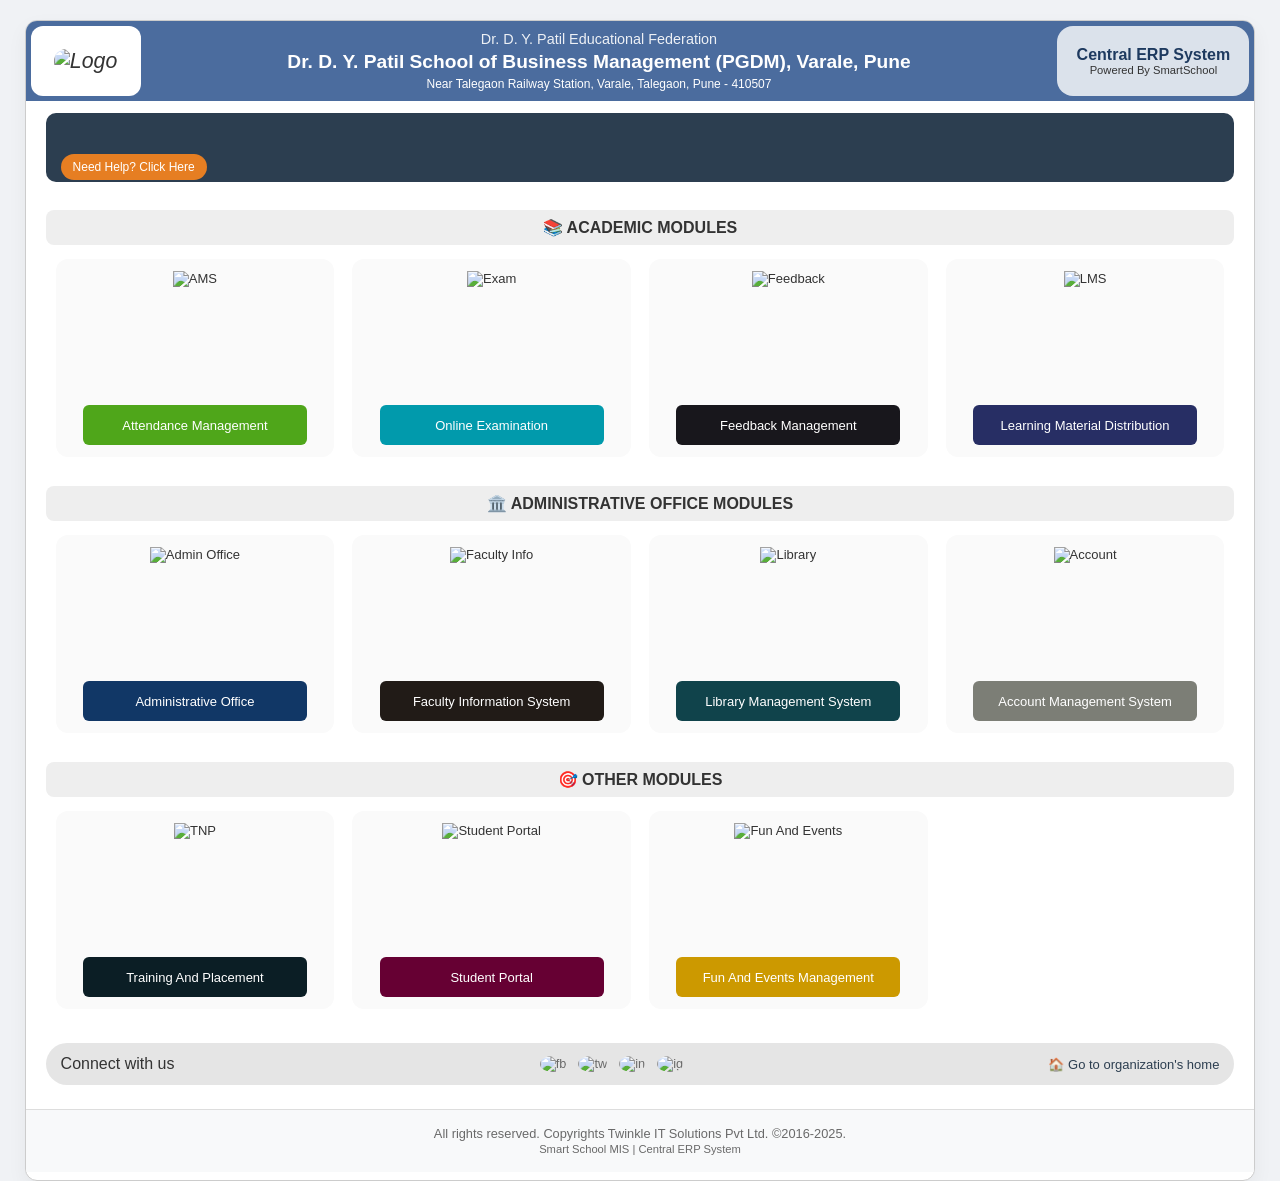
==== index.html @ fcedd161 "Smart it training" ====
<!DOCTYPE html PUBLIC "-//W3C//DTD XHTML 1.0 Strict//EN" "http://www.w3.org/TR/xhtml1/DTD/xhtml1-strict.dtd">
<html xmlns="http://www.w3.org/1999/xhtml" xml:lang="en">
<head>
<title>Smart School MIS - Central ERP System (Fluid Layout)</title>
<meta http-equiv="Content-Type" content="text/html; charset=utf-8" />
<meta name="viewport" content="width=device-width, initial-scale=1.0" />
<style type="text/css">
    /* DEFAULTS
    ----------------------------------------------------------*/
    body {
        background: #f0f2f5;
        font-size: .80em;
        margin: 0px;
        padding: 0px;
        color: #696969;
        font-family: "Helvetica Neue", "Lucida Grande", "Segoe UI", Arial, Helvetica, Verdana, sans-serif;
    }

    a:link, a:visited {
        color: #009900;
        font-size: small;
        font-family: "Helvetica Neue", "Lucida Grande", "Segoe UI", Arial, Helvetica, Verdana, sans-serif;
        text-align: left;
        text-decoration: none;
    }

    a:hover {
        color: #009900;
        text-decoration: none;
    }

    a:active {
        color: #034af3;
    }

    p {
        margin-bottom: 10px;
        line-height: 1.6em;
    }

    /* HEADINGS   
    ----------------------------------------------------------*/
    h1, h2, h3, h4, h5, h6 {
        font-size: 1.5em;
        color: #666666;
        font-variant: small-caps;
        text-transform: none;
        font-weight: 200;
        margin-bottom: 0px;
    }

    h1 {
        font-size: 1.6em;
        padding-bottom: 0px;
        margin-bottom: 0px;
    }

    h2 {
        font-size: 1.5em;
        font-weight: 600;
    }

    h3 {
        font-size: 1.2em;
    }

    h4 {
        font-size: 1.1em;
    }

    h5, h6 {
        font-size: 1em;
    }

    /* PRIMARY LAYOUT ELEMENTS - FLUID CONTAINER */
    .page {
        width: 96%;
        max-width: 1600px;
        background-color: #fff;
        margin: 20px auto 0px auto;
        border: 1px solid #cccccc;
        border-radius: 12px;
        box-shadow: 0 8px 20px rgba(0,0,0,0.05);
        overflow: hidden;
    }

    .header {
        position: relative;
        margin: 0px;
        padding: 0px;
        background: #4b6c9e;
        width: 100%;
    }

    .header h1 {
        font-weight: 700;
        margin: 0px;
        padding: 0px 0px 0px 20px;
        color: #f9f9f9;
        border: none;
        line-height: 2em;
        font-size: 2em;
    }

    .main {
        padding: 0px 20px;
        margin: 0px;
        min-height: 420px;
    }

    .footer {
        color: #4e5766;
        padding: 8px 0px 0px 0px;
        margin: 0px auto;
        text-align: center;
        line-height: normal;
    }

    /* FORM ELEMENTS   
    ----------------------------------------------------------*/
    fieldset {
        margin: 1em 0px;
        padding: 1em;
        border: 1px solid #ccc;
    }

    fieldset p {
        margin: 2px 12px 10px 10px;
    }

    input.textEntry {
        width: 320px;
        border: 1px solid #ccc;
    }

    input.passwordEntry {
        width: 320px;
        border: 1px solid #ccc;
    }

    /* MISC  
    ----------------------------------------------------------*/
    .clear {
        clear: both;
    }

    .title {
        display: block;
        float: left;
        text-align: left;
        width: auto;
    }

    .bold {
        font-weight: bold;
    }

    .center {
        margin: auto;
        width: 95%;
        padding: 0px;
        height: 176px;
    }

    /* Custom Styles for Dashboard */
    .style15 {
        font-size: 16pt;
    }

    .style17 {
        font-family: "Helvetica Neue", "Lucida Grande", "Segoe UI", Arial, Helvetica, Verdana, sans-serif;
    }

    .style18 {
        text-align: center;
    }

    .style27 {
        text-align: center;
        padding: 12px 8px;
    }

    .style28 {
        font-size: small;
    }

    .style29 {
        width: 13px;
    }

    #test {
        color: #000000;
        text-align: center;
    }

    .style31 {
        font-size: medium;
        color: #333333;
    }

    .style32 {
        font-size: medium;
    }

    .style33 {
        color: #FFFFFF;
    }

    /* Button Styles */
    .butt {
        border-style: none;
        border-color: inherit;
        border-width: medium;
        color: white;
        text-decoration: none;
        display: inline-block;
        transition-duration: 0.4s;
        font-family: Helvetica Neue, Lucida Grande, Segoe UI, Arial, Helvetica, Verdana, sans-serif;
        text-align: center;
        margin: 0;
        height: 40px;
        width: 100%;
        max-width: 224px;
        cursor: pointer;
        font-size: small;
        border-radius: 6px;
        font-weight: 500;
    }

    .butt1 { background-color: #4FA61A; }
    .butt1:hover { background-color: #3D7E14; }
    .butt2 { background-color: #18171C; }
    .butt2:hover { background-color: #444150; }
    .butt3 { background-color: #272E64; }
    .butt3:hover { background-color: #1C2148; }
    .butt4 { background-color: #990033; }
    .butt4:hover { background-color: #660021; }
    .butt5 { background-color: #003300; }
    .butt5:hover { background-color: #006400; }
    .butt6 { background-color: #00716D; }
    .butt6:hover { background-color: #00A9A6; }
    .butt7 { background-color: #0577AE; }
    .butt7:hover { background-color: #035176; }
    .butt8 { background-color: #113766; }
    .butt8:hover { background-color: #1F64B8; }
    .butt9 { background-color: #482E01; }
    .butt9:hover { background-color: #7B4E02; }
    .butt10 { background-color: #211B17; }
    .butt10:hover { background-color: #504238; }
    .butt11 { background-color: #006FAD; }
    .butt11:hover { background-color: #004F79; }
    .butt12 { background-color: #16C2D0; }
    .butt12:hover { background-color: #14B4C0; }
    .butt13 { background-color: #2059B5; }
    .butt13:hover { background-color: #163E7E; }
    .butt14 { background-color: #585858; }
    .butt14:hover { background-color: #333333; }
    .butt15 { background-color: #FA5032; }
    .butt15:hover { background-color: #DA2505; }
    .butt16 { background-color: #7C7E76; }
    .butt16:hover { background-color: #64655F; }
    .butt17 { background-color: #665955; }
    .butt17:hover { background-color: #37312F; }
    .butt18 { background-color: #318EA0; }
    .butt18:hover { background-color: #3CABBF; }
    .butt19 { background-color: #0D1426; }
    .butt19:hover { background-color: #1D3251; }
    .butt20 { background-color: #21293E; }
    .butt20:hover { background-color: #141A27; }
    .butt21 { background-color: #0B1E25; }
    .butt21:hover { background-color: #225C73; }
    .butt22 { background-color: #88552B; }
    .butt22:hover { background-color: #604020; }
    .butt23 { background-color: #333333; }
    .butt23:hover { background-color: #585858; }
    .butt24 { background-color: #CC9900; }
    .butt24:hover { background-color: #B08500; }
    .butt25 { background-color: #10434B; }
    .butt25:hover { background-color: #186772; }
    .butt26 { background-color: #1A0F0D; }
    .butt26:hover { background-color: #693D34; }
    .butt27 { background-color: #896D58; }
    .butt27:hover { background-color: #665142; }
    .butt28 { background-color: #104B4B; }
    .butt28:hover { background-color: #1C8282; }
    .butt29 { background-color: #121F30; }
    .butt29:hover { background-color: #28446A; }
    .butt30 { background-color: #AB3602; }
    .butt30:hover { background-color: #762401; }
    .butt31 { background-color: #660033; }
    .butt31:hover { background-color: #A60053; }
    .butt32 { background-color: #595764; }
    .butt32:hover { background-color: #323139; }
    .butt33 { background-color: #727272; }
    .butt33:hover { background-color: #4E4E4E; }

    /* Table & layout fixes - fluid responsive tables */
    table {
        font-family: 'Helvetica Neue', 'Lucida Grande', 'Segoe UI', Arial, Helvetica, Verdana, sans-serif;
        font-size: small;
        color: #333333;
        width: 100%;
    }
    
    /* Responsive table cells for fluid layout */
    .main table td {
        vertical-align: top;
        width: 25%;
    }

    .marquee-container {
        padding: 10px 5px 10px 15px;
        float: left;
        width: calc(100% - 190px);
        overflow: hidden;
    }
    
    /* Responsive adjustments */
    @media screen and (max-width: 900px) {
        .main table td {
            display: inline-block;
            width: 50%;
            box-sizing: border-box;
        }
        .marquee-container {
            width: 100%;
            float: none;
            text-align: center;
        }
        .butt {
            max-width: 200px;
        }
        .style27 div {
            margin: 0 auto;
        }
    }
    
    @media screen and (max-width: 600px) {
        .main table td {
            width: 100%;
        }
        .page {
            width: 98%;
        }
        .main {
            padding: 0px 12px;
        }
    }
    
    .module-card-inner {
        background: #fafafa;
        border-radius: 12px;
        padding: 12px;
        transition: all 0.2s ease;
    }
    
    .module-card-inner:hover {
        transform: translateY(-3px);
    }
    
    .header-table, .header-table td {
        background: transparent;
    }
    
    .inst-name {
        font-size: 1rem;
        font-weight: 500;
    }
    
    @media screen and (max-width: 700px) {
        .style29 {
            display: block;
            text-align: center;
            width: auto;
        }
        .header-table td {
            display: block;
            text-align: center;
        }
    }
</style>
</head>
<body>
    <div class="page">
        <!-- Header Section with Logo and Institute Details - Fluid -->
        <table cellpadding="5" cellspacing="5" style="width:100%; font-family: 'Helvetica Neue', 'Lucida Grande', 'Segoe UI', Arial, Helvetica, Verdana, sans-serif; font-size: small; color: #333333; background:#4b6c9e;">
            <tr>
                <td class="style29" style="width:100px; background:#fff; border-radius:12px; text-align:center;">
                    <span class="style15"><em>
                        <img src="https://via.placeholder.com/70x70?text=LOGO" alt="Logo" style="width:70px; height:70px; border-radius:12px;" />
                    </em></span>
                 </td>
                <td style="text-align: center; color: #ffffff;">
                    <div style="font-size: 0.9rem; opacity:0.9;">Dr. D. Y. Patil Educational Federation</div>
                    <div style="font-size: 1.2rem; font-weight: 700; margin: 4px 0;">Dr. D. Y. Patil School of Business Management (PGDM), Varale, Pune</div>
                    <div style="font-size: 0.75rem;">Near Talegaon Railway Station, Varale, Talegaon, Pune - 410507</div>
                 </td>
                <td class="style29" style="width:180px; background:#ffffffcc; border-radius:16px; text-align:center; padding:6px;">
                    <div style="font-size: 1rem; font-weight:bold; color:#1e3a5f;">Central <strong>ERP</strong> System</div>
                    <div style="font-size: 0.7rem;">Powered By SmartSchool</div>
                 </td>
             </tr>
         </table>

        <div class="main">
            <!-- Live Support Marquee Fluid -->
            <div style="background:#2c3e50; height:auto; overflow:hidden; border-radius: 10px; margin: 12px 0; display:flex; flex-wrap:wrap; align-items:center;">
                <div class="marquee-container">
                    <marquee id="test" behavior="scroll" direction="left" scrollamount="5" onmouseover="this.stop();" onmouseout="this.start();" style="color:white;">24*7 Live Support : (+91) 7276-499-399 | (+91) 7721-899-399 | (+91) 8379-899-399 | E-mail : support@smartschoolmis.com</marquee>
                </div>
                <div style="padding: 8px 15px; text-align: center; color:white;">
                    <a href="#" style="color:White;text-decoration:none; background:#e67e22; padding:6px 12px; border-radius:20px; font-size:0.75rem;">Need Help? Click Here</a>
                </div>
            </div>

            <div style="height:16px;"></div>

            <!-- ACADEMIC MODULES Section -->
            <div style="padding: 8px; text-align: center; background-color: #EEEEEE; color: #333333; border-radius: 8px;">
                <span class="style32"><strong>📚 ACADEMIC MODULES</strong></span>
            </div>

            <table style="width:100%;" align="center" cellpadding="12">
                 <tr>
                    <td class="style27">
                        <div class="module-card-inner">
                            <div style="height:126px;"><img src="https://via.placeholder.com/120x100?text=Attendance" alt="AMS" style="border:none; max-width:100%;" /></div>
                            <div style="height:40px; margin-top:8px;"><button class="butt butt1" onclick="alert('Attendance Management Module: Track student/staff attendance, reports, real-time tracking.')">Attendance Management</button></div>
                        </div>
                    </td>
                    <td class="style27">
                        <div class="module-card-inner">
                            <div style="height:126px;"><img src="https://via.placeholder.com/120x100?text=Exam" alt="Exam" style="border:none; max-width:100%;" /></div>
                            <div style="height:40px; margin-top:8px;"><button class="butt butt1" style="background-color:#019AAC;" onclick="alert('Online Examination: Secure online tests, auto-grading, analytics.')">Online Examination</button></div>
                        </div>
                     </td>
                    <td class="style27">
                        <div class="module-card-inner">
                            <div style="height:126px;"><img src="https://via.placeholder.com/120x100?text=Feedback" alt="Feedback" style="border:none; max-width:100%;" /></div>
                            <div style="height:40px; margin-top:8px;"><button class="butt butt2" onclick="alert('Feedback Management: Course & faculty feedback, surveys, reports.')">Feedback Management</button></div>
                        </div>
                     </td>
                    <td class="style27">
                        <div class="module-card-inner">
                            <div style="height:126px;"><img src="https://via.placeholder.com/120x100?text=Learning" alt="LMS" style="border:none; max-width:100%;" /></div>
                            <div style="height:40px; margin-top:8px;"><button class="butt butt3" onclick="alert('Learning Material Distribution: Share notes, assignments, e-content.')">Learning Material Distribution</button></div>
                        </div>
                     </td>
                 </tr>
             </table>

            <!-- ADMINISTRATIVE OFFICE MODULES -->
            <div style="padding: 8px; text-align: center; background-color: #EEEEEE; color: #333333; margin-top:15px; border-radius: 8px;">
                <span class="style32"><strong>🏛️ ADMINISTRATIVE OFFICE MODULES</strong></span>
            </div>

            <table style="width:100%;" align="center" cellpadding="12">
                 <tr>
                    <td class="style27">
                        <div class="module-card-inner">
                            <div style="height:126px;"><img src="https://via.placeholder.com/120x100?text=Office" alt="Admin Office" style="border:none; max-width:100%;" /></div>
                            <div style="height:40px; margin-top:8px;"><button class="butt butt8" onclick="alert('Administrative Office: Workflow approvals, document management, official comms.')">Administrative Office</button></div>
                        </div>
                     </td>
                    <td class="style27">
                        <div class="module-card-inner">
                            <div style="height:126px;"><img src="https://via.placeholder.com/120x100?text=Faculty" alt="Faculty Info" style="border:none; max-width:100%;" /></div>
                            <div style="height:40px; margin-top:8px;"><button class="butt butt10" onclick="alert('Faculty Information System: Manage faculty profiles, workload, performance.')">Faculty Information System</button></div>
                        </div>
                     </td>
                    <td class="style27">
                        <div class="module-card-inner">
                            <div style="height:126px;"><img src="https://via.placeholder.com/120x100?text=Library" alt="Library" style="border:none; max-width:100%;" /></div>
                            <div style="height:40px; margin-top:8px;"><button class="butt butt25" onclick="alert('Library Management System: Catalogue, issue/return, digital resources.')">Library Management System</button></div>
                        </div>
                     </td>
                    <td class="style27">
                        <div class="module-card-inner">
                            <div style="height:126px;"><img src="https://via.placeholder.com/120x100?text=Account" alt="Account" style="border:none; max-width:100%;" /></div>
                            <div style="height:40px; margin-top:8px;"><button class="butt butt16" onclick="alert('Account Management System: Fee collection, expenses, financial reports.')">Account Management System</button></div>
                        </div>
                     </td>
                 </tr>
             </table>

            <!-- OTHER MODULES (Training & Placement + Student Portal + Fun And Events Management) -->
            <div style="padding: 8px; text-align: center; background-color: #EEEEEE; color: #333333; margin-top:15px; border-radius: 8px;">
                <span class="style32"><strong>🎯 OTHER MODULES</strong></span>
            </div>

            <table style="width:100%;" align="center" cellpadding="12">
                 <tr>
                    <td class="style27">
                        <div class="module-card-inner">
                            <div style="height:126px;"><img src="https://via.placeholder.com/120x100?text=Placement" alt="TNP" style="border:none; max-width:100%;" /></div>
                            <div style="height:40px; margin-top:8px;"><button class="butt butt21" onclick="alert('Training And Placement: Manage recruiters, campus drives, student placements.')">Training And Placement</button></div>
                        </div>
                     </td>
                    <td class="style27">
                        <div class="module-card-inner">
                            <div style="height:126px;"><img src="https://via.placeholder.com/120x100?text=StudentPortal" alt="Student Portal" style="border:none; max-width:100%;" /></div>
                            <div style="height:40px; margin-top:8px;"><button class="butt butt31" onclick="alert('Student Portal: Access results, assignments, fee status, notices.')">Student Portal</button></div>
                        </div>
                     </td>
                    <td class="style27">
                        <div class="module-card-inner">
                            <div style="height:126px;"><img src="https://via.placeholder.com/120x100?text=FunEvents" alt="Fun And Events" style="border:none; max-width:100%;" /></div>
                            <div style="height:40px; margin-top:8px;"><button class="butt butt24" onclick="alert('Fun And Events Management: Organize cultural events, fests, sports, celebrations & engagement activities.')">Fun And Events Management</button></div>
                        </div>
                     </td>
                    <!-- Empty cell to maintain responsive grid layout but preserving symmetry -->
                    <td class="style27">
                        <div class="module-card-inner" style="opacity:0; visibility:hidden;">
                            <div style="height:126px;"></div>
                            <div style="height:40px;"></div>
                        </div>
                     </td>
                 </tr>
             </table>

            <!-- Connect with us and Footer -->
            <div style="padding: 12px 15px; background-color: #E5E5E5; border-radius: 50px; margin: 20px 0 12px; display: flex; flex-wrap: wrap; justify-content: space-between; align-items: center;">
                <div style="font-size: medium; color:#333; font-weight:500;">Connect with us</div>
                <div style="display: flex; gap: 12px;">
                    <img src="https://via.placeholder.com/28x28?text=f" alt="fb" style="cursor:pointer; border-radius:50%;" onclick="alert('Facebook Page')"/>
                    <img src="https://via.placeholder.com/28x28?text=t" alt="tw" style="cursor:pointer; border-radius:50%;" onclick="alert('Twitter Handle')"/>
                    <img src="https://via.placeholder.com/28x28?text=in" alt="in" style="cursor:pointer; border-radius:50%;" onclick="alert('LinkedIn Company')"/>
                    <img src="https://via.placeholder.com/28x28?text=ig" alt="ig" style="cursor:pointer; border-radius:50%;" onclick="alert('Instagram')"/>
                </div>
                <div>
                    <a href="#" style="text-decoration:none; color:#2c3e50;" onclick="alert('Organization Home Page')">🏠 Go to organization's home</a>
                </div>
            </div>

            <div style="height:12px;"></div>
        </div>

        <div class="clear">
            <div style="text-align: center; font-family: 'Helvetica Neue', 'Lucida Grande', 'Segoe UI', Arial, Helvetica, Verdana, sans-serif; padding:16px; background:#f8f9fa; border-top:1px solid #ddd;">
                All rights reserved. Copyrights Twinkle IT Solutions Pvt Ltd.&nbsp;©2016-2025.<br />
                <span style="font-size:0.7rem;">Smart School MIS | Central ERP System</span>
            </div>
            <div style="height:8px;"></div>
        </div>
    </div>
</body>
</html>
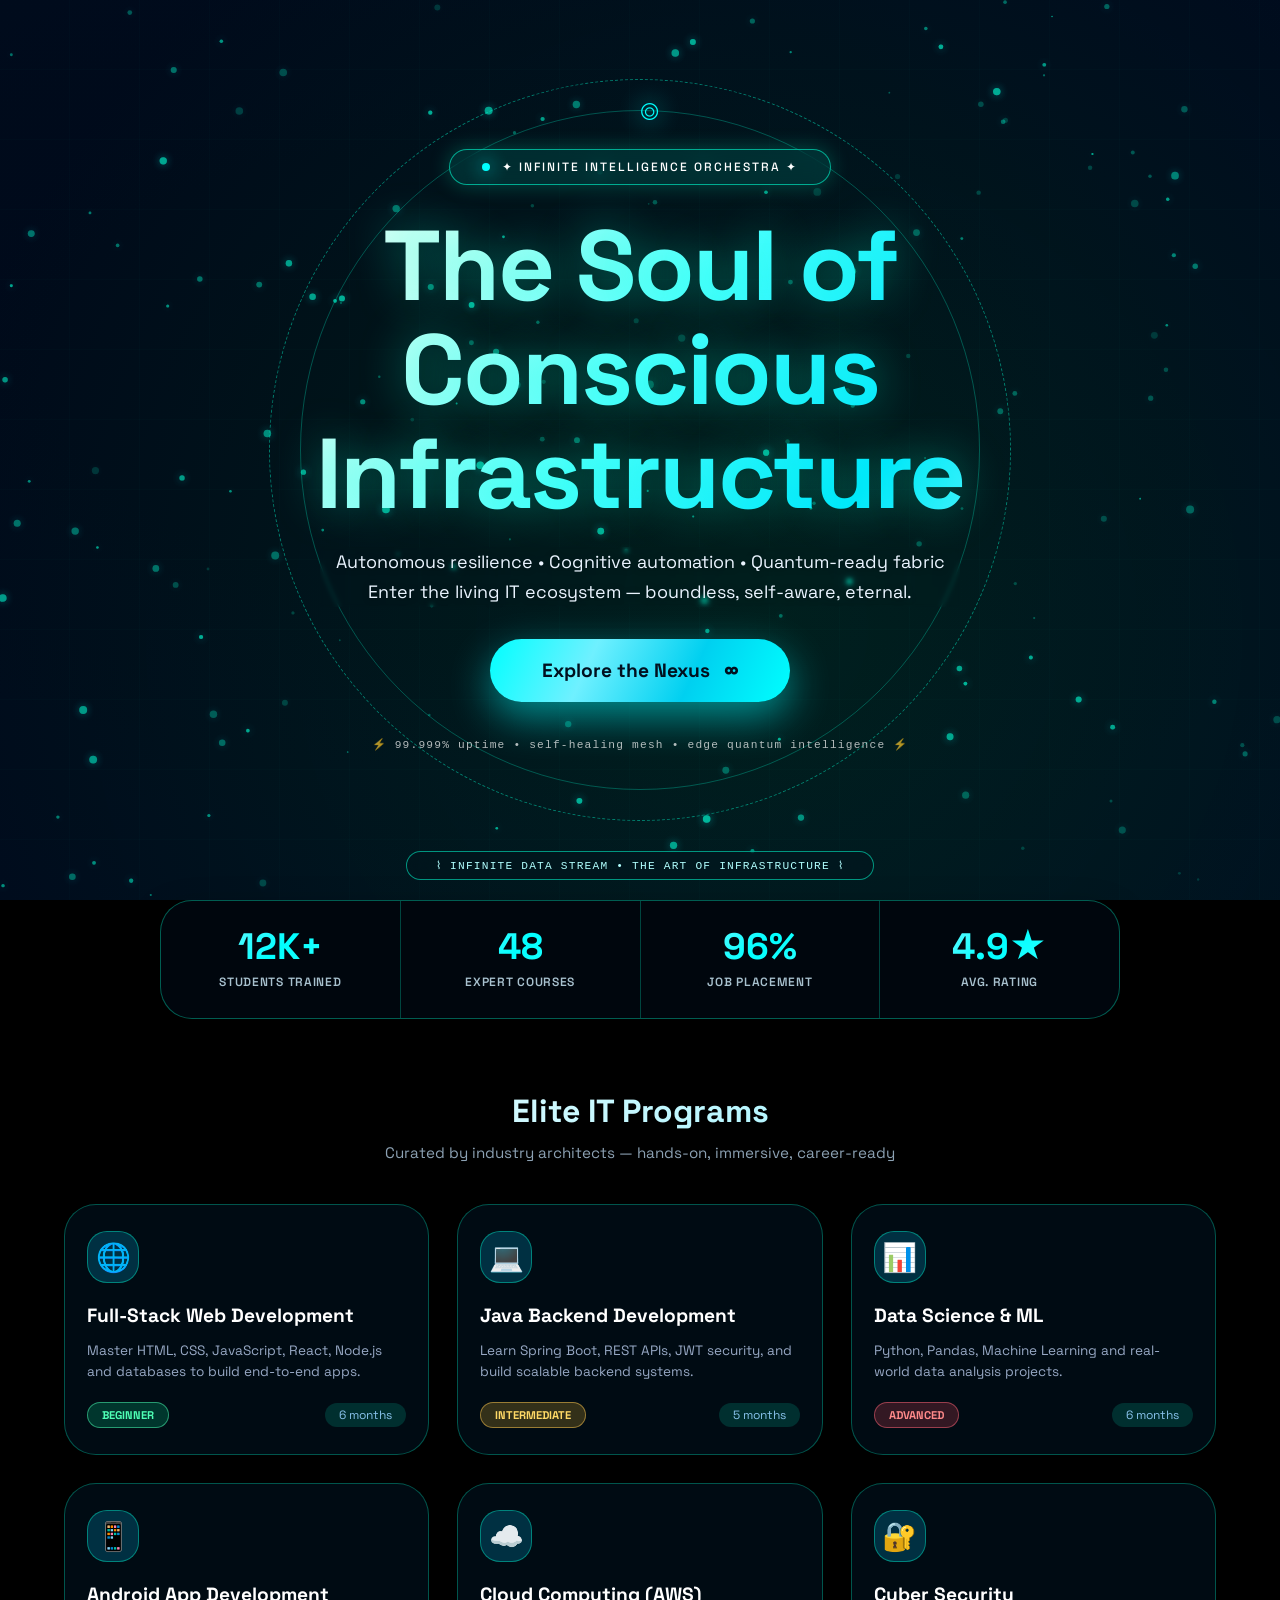
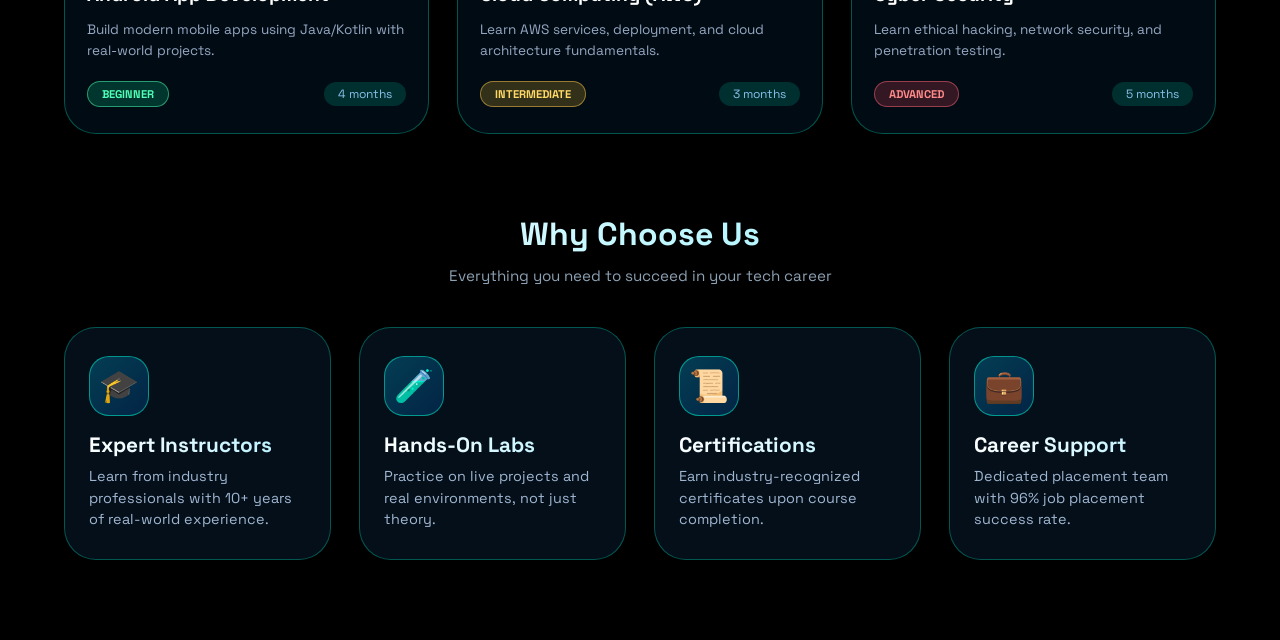
==== commit 06b3cb8c: "Menu and index page uplodes" ====
--- a/index.html
+++ b/index.html
@@ -1,547 +1,890 @@
-<!DOCTYPE html PUBLIC "-//W3C//DTD XHTML 1.0 Strict//EN" "http://www.w3.org/TR/xhtml1/DTD/xhtml1-strict.dtd">
-<html xmlns="http://www.w3.org/1999/xhtml" xml:lang="en">
+<!DOCTYPE html>
+<html lang="en">
 <head>
-<title>Smart School MIS - Central ERP System (Fluid Layout)</title>
-<meta http-equiv="Content-Type" content="text/html; charset=utf-8" />
-<meta name="viewport" content="width=device-width, initial-scale=1.0" />
-<style type="text/css">
-    /* DEFAULTS
-    ----------------------------------------------------------*/
+  <meta charset="UTF-8">
+  <meta name="viewport" content="width=device-width, initial-scale=1.0, user-scalable=no">
+  <title>LUMINA//CORE | The Art of Infinite IT</title>
+  <!-- Google Fonts: Expressive & modern -->
+  <link href="https://fonts.googleapis.com/css2?family=Inter:opsz,wght@14..32,300;14..32,400;14..32,600;14..32,700;14..32,800&family=Space+Grotesk:wght@400;500;600;700&family=Playfair+Display:ital,wght@0,500;0,600;1,500&display=swap" rel="stylesheet">
+  <style>
+    * {
+      margin: 0;
+      padding: 0;
+      box-sizing: border-box;
+    }
+
     body {
-        background: #f0f2f5;
-        font-size: .80em;
-        margin: 0px;
-        padding: 0px;
-        color: #696969;
-        font-family: "Helvetica Neue", "Lucida Grande", "Segoe UI", Arial, Helvetica, Verdana, sans-serif;
-    }
-
-    a:link, a:visited {
-        color: #009900;
-        font-size: small;
-        font-family: "Helvetica Neue", "Lucida Grande", "Segoe UI", Arial, Helvetica, Verdana, sans-serif;
-        text-align: left;
-        text-decoration: none;
-    }
-
-    a:hover {
-        color: #009900;
-        text-decoration: none;
-    }
-
-    a:active {
-        color: #034af3;
-    }
-
-    p {
-        margin-bottom: 10px;
-        line-height: 1.6em;
-    }
-
-    /* HEADINGS   
-    ----------------------------------------------------------*/
-    h1, h2, h3, h4, h5, h6 {
-        font-size: 1.5em;
-        color: #666666;
-        font-variant: small-caps;
-        text-transform: none;
-        font-weight: 200;
-        margin-bottom: 0px;
+      background: #000000;
+      font-family: 'Space Grotesk', 'Inter', sans-serif;
+      overflow-x: hidden;
+      color: #fff;
+      min-height: 100vh;
+    }
+
+    /* ========= PREMIUM FULLSCREEN BACKGROUND SLIDER (12 high-end IT images) ========= */
+    .hero-slider {
+      position: fixed;
+      top: 0;
+      left: 0;
+      width: 100%;
+      height: 100%;
+      z-index: 0;
+      overflow: hidden;
+    }
+
+    .slider-track {
+      display: flex;
+      height: 100%;
+      width: calc(100% * 24);
+      animation: majesticFlow 55s cubic-bezier(0.45, 0.05, 0.2, 0.97) infinite;
+      will-change: transform;
+    }
+
+    .slide {
+      flex: 0 0 100vw;
+      height: 100%;
+      background-size: cover;
+      background-position: center center;
+      background-repeat: no-repeat;
+      filter: brightness(0.6) contrast(1.08) saturate(1.1);
+      transition: filter 0.6s ease, transform 0.4s;
+    }
+
+    /* 12 stunning IT infrastructure / data center / futuristic tech images */
+    .slide-1 { background-image: url('https://images.pexels.com/photos/2582937/pexels-photo-2582937.jpeg?auto=compress&cs=tinysrgb&w=1600'); }
+    .slide-2 { background-image: url('https://images.pexels.com/photos/325229/pexels-photo-325229.jpeg?auto=compress&cs=tinysrgb&w=1600'); }
+    .slide-3 { background-image: url('https://images.pexels.com/photos/1181263/pexels-photo-1181263.jpeg?auto=compress&cs=tinysrgb&w=1600'); }
+    .slide-4 { background-image: url('https://images.pexels.com/photos/270360/pexels-photo-270360.jpeg?auto=compress&cs=tinysrgb&w=1600'); }
+    .slide-5 { background-image: url('https://images.pexels.com/photos/2710/closeup-photography-of-network-cables.jpg?auto=compress&cs=tinysrgb&w=1600'); }
+    .slide-6 { background-image: url('https://images.pexels.com/photos/2166671/pexels-photo-2166671.jpeg?auto=compress&cs=tinysrgb&w=1600'); }
+    .slide-7 { background-image: url('https://images.pexels.com/photos/1029757/pexels-photo-1029757.jpeg?auto=compress&cs=tinysrgb&w=1600'); }
+    .slide-8 { background-image: url('https://images.pexels.com/photos/577585/pexels-photo-577585.jpeg?auto=compress&cs=tinysrgb&w=1600'); }
+    .slide-9 { background-image: url('https://images.pexels.com/photos/8386440/pexels-photo-8386440.jpeg?auto=compress&cs=tinysrgb&w=1600'); }
+    .slide-10 { background-image: url('https://images.pexels.com/photos/777001/pexels-photo-777001.jpeg?auto=compress&cs=tinysrgb&w=1600'); }
+    .slide-11 { background-image: url('https://images.pexels.com/photos/669996/pexels-photo-669996.jpeg?auto=compress&cs=tinysrgb&w=1600'); }
+    .slide-12 { background-image: url('https://images.pexels.com/photos/1148820/pexels-photo-1148820.jpeg?auto=compress&cs=tinysrgb&w=1600'); }
+    
+    /* artistic layered overlays (depth, dreamy, non-obstructive) */
+    .prism-veil {
+      position: fixed;
+      top: 0;
+      left: 0;
+      width: 100%;
+      height: 100%;
+      background: radial-gradient(ellipse at 30% 40%, rgba(0,0,0,0.2) 0%, rgba(0,5,15,0.75) 100%);
+      z-index: 1;
+      pointer-events: none;
+    }
+
+    .nebulae-glow {
+      position: fixed;
+      width: 100%;
+      height: 100%;
+      background: radial-gradient(circle at 60% 70%, rgba(0, 255, 210, 0.12), rgba(0, 20, 50, 0.5) 85%);
+      pointer-events: none;
+      z-index: 1;
+    }
+
+    /* floating particle canvas (ethereal tech dust) */
+    #cosmicParticles {
+      position: fixed;
+      top: 0;
+      left: 0;
+      width: 100%;
+      height: 100%;
+      pointer-events: none;
+      z-index: 1;
+      opacity: 0.8;
+    }
+
+    /* holographic hexagon grid */
+    .hex-grid {
+      position: fixed;
+      top: 0;
+      left: 0;
+      width: 100%;
+      height: 100%;
+      background-image: 
+        repeating-linear-gradient(transparent 0px, transparent 69px, rgba(0,255,210,0.03) 70px),
+        repeating-linear-gradient(90deg, transparent 0px, transparent 69px, rgba(0,255,210,0.03) 70px);
+      pointer-events: none;
+      z-index: 1;
+    }
+
+    /* ========= MAIN CONTENT — NO FRAME, PURE ARTISTRY ========= */
+    .hero-wrapper {
+      position: relative;
+      z-index: 3;
+      min-height: 100vh;
+      display: flex;
+      flex-direction: column;
+      align-items: center;
+      justify-content: center;
+      text-align: center;
+      padding: 2rem;
+    }
+
+    .poetry-container {
+      max-width: 1000px;
+      width: 100%;
+    }
+
+    .badge {
+      display: inline-flex;
+      align-items: center;
+      gap: 12px;
+      background: rgba(0, 240, 210, 0.12);
+      backdrop-filter: blur(10px);
+      border-radius: 100px;
+      padding: 0.55rem 2rem;
+      margin-bottom: 1.8rem;
+      font-weight: 500;
+      font-size: 0.75rem;
+      letter-spacing: 2px;
+      border: 1px solid rgba(0, 255, 210, 0.6);
+      box-shadow: 0 0 20px rgba(0,255,200,0.25);
+      text-transform: uppercase;
+    }
+
+    .heartbeat {
+      width: 8px;
+      height: 8px;
+      background: #0ff;
+      border-radius: 50%;
+      box-shadow: 0 0 18px cyan;
+      animation: beatGlow 1.5s infinite;
     }
 
     h1 {
-        font-size: 1.6em;
-        padding-bottom: 0px;
-        margin-bottom: 0px;
-    }
-
-    h2 {
-        font-size: 1.5em;
-        font-weight: 600;
-    }
-
-    h3 {
-        font-size: 1.2em;
-    }
-
-    h4 {
-        font-size: 1.1em;
-    }
-
-    h5, h6 {
-        font-size: 1em;
-    }
-
-    /* PRIMARY LAYOUT ELEMENTS - FLUID CONTAINER */
-    .page {
-        width: 96%;
-        max-width: 1600px;
-        background-color: #fff;
-        margin: 20px auto 0px auto;
-        border: 1px solid #cccccc;
-        border-radius: 12px;
-        box-shadow: 0 8px 20px rgba(0,0,0,0.05);
-        overflow: hidden;
-    }
-
-    .header {
-        position: relative;
-        margin: 0px;
-        padding: 0px;
-        background: #4b6c9e;
-        width: 100%;
-    }
-
-    .header h1 {
-        font-weight: 700;
-        margin: 0px;
-        padding: 0px 0px 0px 20px;
-        color: #f9f9f9;
-        border: none;
-        line-height: 2em;
-        font-size: 2em;
-    }
-
-    .main {
-        padding: 0px 20px;
-        margin: 0px;
-        min-height: 420px;
-    }
-
-    .footer {
-        color: #4e5766;
-        padding: 8px 0px 0px 0px;
-        margin: 0px auto;
-        text-align: center;
-        line-height: normal;
-    }
-
-    /* FORM ELEMENTS   
-    ----------------------------------------------------------*/
-    fieldset {
-        margin: 1em 0px;
-        padding: 1em;
-        border: 1px solid #ccc;
-    }
-
-    fieldset p {
-        margin: 2px 12px 10px 10px;
-    }
-
-    input.textEntry {
-        width: 320px;
-        border: 1px solid #ccc;
-    }
-
-    input.passwordEntry {
-        width: 320px;
-        border: 1px solid #ccc;
-    }
-
-    /* MISC  
-    ----------------------------------------------------------*/
-    .clear {
-        clear: both;
-    }
-
-    .title {
-        display: block;
-        float: left;
-        text-align: left;
-        width: auto;
-    }
-
-    .bold {
-        font-weight: bold;
-    }
-
-    .center {
-        margin: auto;
-        width: 95%;
-        padding: 0px;
-        height: 176px;
-    }
-
-    /* Custom Styles for Dashboard */
-    .style15 {
-        font-size: 16pt;
-    }
-
-    .style17 {
-        font-family: "Helvetica Neue", "Lucida Grande", "Segoe UI", Arial, Helvetica, Verdana, sans-serif;
-    }
-
-    .style18 {
-        text-align: center;
-    }
-
-    .style27 {
-        text-align: center;
-        padding: 12px 8px;
-    }
-
-    .style28 {
-        font-size: small;
-    }
-
-    .style29 {
-        width: 13px;
-    }
-
-    #test {
-        color: #000000;
-        text-align: center;
-    }
-
-    .style31 {
-        font-size: medium;
-        color: #333333;
-    }
-
-    .style32 {
-        font-size: medium;
-    }
-
-    .style33 {
-        color: #FFFFFF;
-    }
-
-    /* Button Styles */
-    .butt {
-        border-style: none;
-        border-color: inherit;
-        border-width: medium;
-        color: white;
-        text-decoration: none;
-        display: inline-block;
-        transition-duration: 0.4s;
-        font-family: Helvetica Neue, Lucida Grande, Segoe UI, Arial, Helvetica, Verdana, sans-serif;
-        text-align: center;
-        margin: 0;
-        height: 40px;
-        width: 100%;
-        max-width: 224px;
-        cursor: pointer;
-        font-size: small;
-        border-radius: 6px;
-        font-weight: 500;
-    }
-
-    .butt1 { background-color: #4FA61A; }
-    .butt1:hover { background-color: #3D7E14; }
-    .butt2 { background-color: #18171C; }
-    .butt2:hover { background-color: #444150; }
-    .butt3 { background-color: #272E64; }
-    .butt3:hover { background-color: #1C2148; }
-    .butt4 { background-color: #990033; }
-    .butt4:hover { background-color: #660021; }
-    .butt5 { background-color: #003300; }
-    .butt5:hover { background-color: #006400; }
-    .butt6 { background-color: #00716D; }
-    .butt6:hover { background-color: #00A9A6; }
-    .butt7 { background-color: #0577AE; }
-    .butt7:hover { background-color: #035176; }
-    .butt8 { background-color: #113766; }
-    .butt8:hover { background-color: #1F64B8; }
-    .butt9 { background-color: #482E01; }
-    .butt9:hover { background-color: #7B4E02; }
-    .butt10 { background-color: #211B17; }
-    .butt10:hover { background-color: #504238; }
-    .butt11 { background-color: #006FAD; }
-    .butt11:hover { background-color: #004F79; }
-    .butt12 { background-color: #16C2D0; }
-    .butt12:hover { background-color: #14B4C0; }
-    .butt13 { background-color: #2059B5; }
-    .butt13:hover { background-color: #163E7E; }
-    .butt14 { background-color: #585858; }
-    .butt14:hover { background-color: #333333; }
-    .butt15 { background-color: #FA5032; }
-    .butt15:hover { background-color: #DA2505; }
-    .butt16 { background-color: #7C7E76; }
-    .butt16:hover { background-color: #64655F; }
-    .butt17 { background-color: #665955; }
-    .butt17:hover { background-color: #37312F; }
-    .butt18 { background-color: #318EA0; }
-    .butt18:hover { background-color: #3CABBF; }
-    .butt19 { background-color: #0D1426; }
-    .butt19:hover { background-color: #1D3251; }
-    .butt20 { background-color: #21293E; }
-    .butt20:hover { background-color: #141A27; }
-    .butt21 { background-color: #0B1E25; }
-    .butt21:hover { background-color: #225C73; }
-    .butt22 { background-color: #88552B; }
-    .butt22:hover { background-color: #604020; }
-    .butt23 { background-color: #333333; }
-    .butt23:hover { background-color: #585858; }
-    .butt24 { background-color: #CC9900; }
-    .butt24:hover { background-color: #B08500; }
-    .butt25 { background-color: #10434B; }
-    .butt25:hover { background-color: #186772; }
-    .butt26 { background-color: #1A0F0D; }
-    .butt26:hover { background-color: #693D34; }
-    .butt27 { background-color: #896D58; }
-    .butt27:hover { background-color: #665142; }
-    .butt28 { background-color: #104B4B; }
-    .butt28:hover { background-color: #1C8282; }
-    .butt29 { background-color: #121F30; }
-    .butt29:hover { background-color: #28446A; }
-    .butt30 { background-color: #AB3602; }
-    .butt30:hover { background-color: #762401; }
-    .butt31 { background-color: #660033; }
-    .butt31:hover { background-color: #A60053; }
-    .butt32 { background-color: #595764; }
-    .butt32:hover { background-color: #323139; }
-    .butt33 { background-color: #727272; }
-    .butt33:hover { background-color: #4E4E4E; }
-
-    /* Table & layout fixes - fluid responsive tables */
-    table {
-        font-family: 'Helvetica Neue', 'Lucida Grande', 'Segoe UI', Arial, Helvetica, Verdana, sans-serif;
-        font-size: small;
-        color: #333333;
-        width: 100%;
-    }
-    
-    /* Responsive table cells for fluid layout */
-    .main table td {
-        vertical-align: top;
-        width: 25%;
-    }
-
-    .marquee-container {
-        padding: 10px 5px 10px 15px;
-        float: left;
-        width: calc(100% - 190px);
-        overflow: hidden;
-    }
-    
-    /* Responsive adjustments */
-    @media screen and (max-width: 900px) {
-        .main table td {
-            display: inline-block;
-            width: 50%;
-            box-sizing: border-box;
-        }
-        .marquee-container {
-            width: 100%;
-            float: none;
-            text-align: center;
-        }
-        .butt {
-            max-width: 200px;
-        }
-        .style27 div {
-            margin: 0 auto;
-        }
-    }
-    
-    @media screen and (max-width: 600px) {
-        .main table td {
-            width: 100%;
-        }
-        .page {
-            width: 98%;
-        }
-        .main {
-            padding: 0px 12px;
-        }
-    }
-    
-    .module-card-inner {
-        background: #fafafa;
-        border-radius: 12px;
-        padding: 12px;
-        transition: all 0.2s ease;
-    }
-    
-    .module-card-inner:hover {
-        transform: translateY(-3px);
-    }
-    
-    .header-table, .header-table td {
-        background: transparent;
-    }
-    
-    .inst-name {
-        font-size: 1rem;
-        font-weight: 500;
-    }
-    
-    @media screen and (max-width: 700px) {
-        .style29 {
-            display: block;
-            text-align: center;
-            width: auto;
-        }
-        .header-table td {
-            display: block;
-            text-align: center;
-        }
-    }
-</style>
+      font-size: clamp(2.8rem, 10vw, 6.2rem);
+      font-weight: 700;
+      line-height: 1.05;
+      background: linear-gradient(125deg, #FFFFFF, #CCFFF5, #4DFFFF, #00E6FF, #A0FFFF);
+      background-clip: text;
+      -webkit-background-clip: text;
+      color: transparent;
+      margin-bottom: 1.3rem;
+      letter-spacing: -0.02em;
+      text-shadow: 0 0 45px rgba(0,255,210,0.4);
+    }
+
+    .desc {
+      font-size: 1.12rem;
+      line-height: 1.68;
+      color: #EAF4FF;
+      max-width: 640px;
+      margin: 0 auto 2rem;
+      font-weight: 400;
+      text-shadow: 0 1px 6px rgba(0,0,0,0.4);
+      backdrop-filter: blur(2px);
+    }
+
+    /* EXPLORE BUTTON — central, luminous, artistic */
+    .explore-btn {
+      background: linear-gradient(115deg, #00FFFF, #6FF0FF, #00D0F0, #00FFFF);
+      border: none;
+      padding: 1rem 3.2rem;
+      border-radius: 80px;
+      font-size: 1.2rem;
+      font-weight: 700;
+      font-family: 'Space Grotesk', monospace;
+      color: #01101F;
+      cursor: pointer;
+      transition: all 0.35s ease;
+      box-shadow: 0 15px 40px rgba(0,255,255,0.5);
+      display: inline-flex;
+      align-items: center;
+      gap: 14px;
+      position: relative;
+      overflow: hidden;
+    }
+
+    .explore-btn::after {
+      content: '';
+      position: absolute;
+      top: 0;
+      left: -100%;
+      width: 100%;
+      height: 100%;
+      background: linear-gradient(90deg, transparent, rgba(255,255,255,0.7), transparent);
+      transition: left 0.7s;
+    }
+
+    .explore-btn:hover {
+      transform: translateY(-7px) scale(1.02);
+      box-shadow: 0 28px 55px rgba(0,255,255,0.7);
+      background: linear-gradient(115deg, #4DFFFF, #C0FFFF, #4DFFFF);
+    }
+
+    .explore-btn:hover::after {
+      left: 100%;
+    }
+
+    .explore-btn:active {
+      transform: translateY(2px);
+    }
+
+    .btn-icon {
+      font-size: 1.5rem;
+      transition: transform 0.3s;
+    }
+
+    .explore-btn:hover .btn-icon {
+      transform: translateX(8px) rotate(8deg);
+    }
+
+    /* ========= ADDED SECTIONS (STATS, COURSES, WHY CHOOSE US) ========= */
+    .stats-section {
+      position: relative;
+      z-index: 3;
+      max-width: 960px;
+      margin: 0 auto 72px auto;
+      display: flex;
+      justify-content: center;
+      gap: 0;
+      border: 1px solid rgba(0, 255, 210, 0.35);
+      border-radius: 32px;
+      background: rgba(0, 12, 24, 0.55);
+      backdrop-filter: blur(14px);
+      overflow: hidden;
+      box-shadow: 0 15px 35px rgba(0,0,0,0.4);
+    }
+
+    .stat-item {
+      flex: 1;
+      padding: 28px 20px;
+      text-align: center;
+      border-right: 1px solid rgba(0, 255, 210, 0.25);
+    }
+
+    .stat-item:last-child { border-right: none; }
+
+    .stat-num {
+      font-size: 2.3rem;
+      font-weight: 800;
+      background: linear-gradient(135deg, #A0F5FF, #00FFFF, #4DFFFF);
+      -webkit-background-clip: text;
+      background-clip: text;
+      color: transparent;
+      line-height: 1;
+      margin-bottom: 8px;
+    }
+
+    .stat-label {
+      font-size: 0.75rem;
+      color: rgba(210, 240, 255, 0.8);
+      font-weight: 600;
+      letter-spacing: 0.06em;
+      text-transform: uppercase;
+    }
+
+    .courses-section, .why-choose-section {
+      position: relative;
+      z-index: 3;
+      max-width: 1200px;
+      margin: 0 auto 80px auto;
+      padding: 0 24px;
+    }
+
+    .section-heading {
+      text-align: center;
+      margin-bottom: 42px;
+    }
+
+    .section-heading h2 {
+      font-size: 2rem;
+      font-weight: 700;
+      background: linear-gradient(125deg, #FFFFFF, #88F0FF);
+      -webkit-background-clip: text;
+      background-clip: text;
+      color: transparent;
+      margin-bottom: 12px;
+    }
+
+    .section-heading p {
+      font-size: 0.95rem;
+      color: rgba(200, 230, 255, 0.7);
+    }
+
+    .itc-courses {
+      display: grid;
+      grid-template-columns: repeat(auto-fit, minmax(280px, 1fr));
+      gap: 28px;
+    }
+
+    .course-card {
+      background: rgba(0, 20, 35, 0.55);
+      backdrop-filter: blur(12px);
+      border: 1px solid rgba(0, 255, 210, 0.3);
+      border-radius: 32px;
+      padding: 26px 22px;
+      cursor: pointer;
+      transition: transform 0.25s ease, border-color 0.2s, background 0.2s;
+      position: relative;
+      overflow: hidden;
+    }
+
+    .course-card:hover {
+      transform: translateY(-8px);
+      border-color: rgba(0, 255, 210, 0.7);
+      background: rgba(0, 30, 50, 0.7);
+    }
+
+    .course-icon {
+      width: 52px;
+      height: 52px;
+      border-radius: 20px;
+      display: flex;
+      align-items: center;
+      justify-content: center;
+      font-size: 28px;
+      margin-bottom: 20px;
+      background: rgba(0, 200, 255, 0.2);
+      border: 1px solid rgba(0, 255, 210, 0.4);
+    }
+
+    .course-card h3 {
+      font-size: 1.2rem;
+      font-weight: 700;
+      margin-bottom: 12px;
+      color: #FFFFFF;
+    }
+
+    .course-card p {
+      font-size: 0.85rem;
+      color: rgba(200, 220, 255, 0.75);
+      line-height: 1.55;
+      margin-bottom: 20px;
+    }
+
+    .course-meta {
+      display: flex;
+      align-items: center;
+      justify-content: space-between;
+    }
+
+    .course-level {
+      font-size: 0.7rem;
+      font-weight: 700;
+      padding: 5px 14px;
+      border-radius: 40px;
+      text-transform: uppercase;
+    }
+
+    .level-beginner { background: rgba(0, 230, 150, 0.2); color: #4effb5; border: 0.5px solid rgba(78, 255, 181, 0.5); }
+    .level-intermediate { background: rgba(255, 200, 50, 0.2); color: #ffd966; border: 0.5px solid rgba(255, 200, 80, 0.5); }
+    .level-advanced { background: rgba(255, 80, 100, 0.2); color: #ff8a8a; border: 0.5px solid rgba(255, 100, 120, 0.5); }
+
+    .course-duration {
+      font-size: 0.75rem;
+      color: rgba(150, 210, 255, 0.9);
+      background: rgba(0, 255, 210, 0.15);
+      padding: 4px 14px;
+      border-radius: 40px;
+    }
+
+    .features-grid {
+      display: grid;
+      grid-template-columns: repeat(auto-fit, minmax(250px, 1fr));
+      gap: 28px;
+      margin-top: 20px;
+    }
+
+    .feature-card {
+      background: rgba(8, 28, 48, 0.55);
+      backdrop-filter: blur(12px);
+      border: 1px solid rgba(0, 255, 210, 0.3);
+      border-radius: 32px;
+      padding: 28px 24px;
+      transition: all 0.35s cubic-bezier(0.2, 0.9, 0.4, 1.1);
+      cursor: pointer;
+      display: flex;
+      flex-direction: column;
+      align-items: flex-start;
+      gap: 16px;
+    }
+
+    .feature-card:hover {
+      transform: translateY(-8px);
+      border-color: rgba(0, 255, 210, 0.7);
+      background: rgba(10, 35, 60, 0.75);
+      box-shadow: 0 20px 35px -12px rgba(0, 255, 210, 0.3);
+    }
+
+    .feature-icon-wrapper {
+      width: 60px;
+      height: 60px;
+      background: linear-gradient(135deg, rgba(0, 200, 255, 0.25), rgba(0, 100, 200, 0.25));
+      border-radius: 20px;
+      display: flex;
+      align-items: center;
+      justify-content: center;
+      font-size: 32px;
+      border: 1px solid rgba(0, 255, 210, 0.5);
+      transition: all 0.3s ease;
+    }
+
+    .feature-card:hover .feature-icon-wrapper {
+      transform: scale(1.05) rotate(2deg);
+      background: linear-gradient(135deg, rgba(0, 230, 255, 0.4), rgba(0, 150, 255, 0.4));
+      box-shadow: 0 0 15px rgba(0, 255, 210, 0.6);
+    }
+
+    .feature-text h4 {
+      font-size: 1.3rem;
+      font-weight: 700;
+      margin-bottom: 8px;
+      background: linear-gradient(120deg, #FFFFFF, #B0F0FF);
+      -webkit-background-clip: text;
+      background-clip: text;
+      color: transparent;
+    }
+
+    .feature-text p {
+      font-size: 0.9rem;
+      color: rgba(200, 225, 255, 0.8);
+      line-height: 1.5;
+    }
+
+    /* cosmic signature footer */
+    .cosmic-signature {
+      position: fixed;
+      bottom: 20px;
+      left: 0;
+      right: 0;
+      text-align: center;
+      font-size: 0.7rem;
+      background: rgba(0, 20, 30, 0.45);
+      backdrop-filter: blur(12px);
+      width: fit-content;
+      margin: 0 auto;
+      padding: 0.45rem 1.8rem;
+      border-radius: 40px;
+      color: #B0FFFF;
+      border: 0.5px solid rgba(0,255,210,0.55);
+      font-weight: 400;
+      letter-spacing: 1.2px;
+      font-family: monospace;
+      pointer-events: none;
+      z-index: 10;
+    }
+
+    /* artistic orbital rings + floating runes */
+    .orbital-rings {
+      position: fixed;
+      width: 680px;
+      height: 680px;
+      border-radius: 50%;
+      border: 1px solid rgba(0, 255, 210, 0.28);
+      top: 50%;
+      left: 50%;
+      transform: translate(-50%, -50%);
+      pointer-events: none;
+      animation: ringRotate 70s linear infinite;
+      z-index: 2;
+    }
+
+    .orbital-rings::before {
+      content: '';
+      position: absolute;
+      inset: -32px;
+      border-radius: 50%;
+      border: 1px dashed rgba(0, 255, 210, 0.45);
+      animation: ringBreath 5s infinite alternate;
+    }
+
+    .orbital-rings::after {
+      content: '⌾';
+      position: absolute;
+      top: -22px;
+      left: 50%;
+      font-size: 32px;
+      color: #0ff;
+      filter: drop-shadow(0 0 12px cyan);
+      animation: floatRune 7s infinite;
+    }
+
+    @keyframes ringRotate {
+      from { transform: translate(-50%, -50%) rotate(0deg); }
+      to { transform: translate(-50%, -50%) rotate(360deg); }
+    }
+
+    @keyframes ringBreath {
+      0% { opacity: 0.15; transform: scale(0.94);}
+      100% { opacity: 0.7; transform: scale(1.07);}
+    }
+
+    @keyframes floatRune {
+      0%, 100% { transform: translateX(-50%) translateY(0px);}
+      50% { transform: translateX(-50%) translateY(-12px);}
+    }
+
+    @keyframes majesticFlow {
+      0% { transform: translateX(0); }
+      100% { transform: translateX(-50%); }
+    }
+
+    @keyframes beatGlow {
+      0% { opacity: 0.5; transform: scale(0.7);}
+      100% { opacity: 1; transform: scale(1.25);}
+    }
+
+    @media (max-width: 700px) {
+      .explore-btn { padding: 0.8rem 2.2rem; font-size: 1rem; }
+      .orbital-rings { width: 300px; height: 300px; }
+      .badge { font-size: 0.65rem; }
+      .stats-section { margin: 0 20px 48px 20px; flex-wrap: wrap; }
+      .stat-item { flex: 1 1 50%; border-right: none; border-bottom: 1px solid rgba(0, 255, 210, 0.25); }
+      .stat-item:last-child { border-bottom: none; }
+      .courses-section, .why-choose-section { padding: 0 20px; }
+      .feature-text h4 { font-size: 1.1rem; }
+    }
+  </style>
 </head>
 <body>
-    <div class="page">
-        <!-- Header Section with Logo and Institute Details - Fluid -->
-        <table cellpadding="5" cellspacing="5" style="width:100%; font-family: 'Helvetica Neue', 'Lucida Grande', 'Segoe UI', Arial, Helvetica, Verdana, sans-serif; font-size: small; color: #333333; background:#4b6c9e;">
-            <tr>
-                <td class="style29" style="width:100px; background:#fff; border-radius:12px; text-align:center;">
-                    <span class="style15"><em>
-                        <img src="https://via.placeholder.com/70x70?text=LOGO" alt="Logo" style="width:70px; height:70px; border-radius:12px;" />
-                    </em></span>
-                 </td>
-                <td style="text-align: center; color: #ffffff;">
-                    <div style="font-size: 0.9rem; opacity:0.9;">Dr. D. Y. Patil Educational Federation</div>
-                    <div style="font-size: 1.2rem; font-weight: 700; margin: 4px 0;">Dr. D. Y. Patil School of Business Management (PGDM), Varale, Pune</div>
-                    <div style="font-size: 0.75rem;">Near Talegaon Railway Station, Varale, Talegaon, Pune - 410507</div>
-                 </td>
-                <td class="style29" style="width:180px; background:#ffffffcc; border-radius:16px; text-align:center; padding:6px;">
-                    <div style="font-size: 1rem; font-weight:bold; color:#1e3a5f;">Central <strong>ERP</strong> System</div>
-                    <div style="font-size: 0.7rem;">Powered By SmartSchool</div>
-                 </td>
-             </tr>
-         </table>
-
-        <div class="main">
-            <!-- Live Support Marquee Fluid -->
-            <div style="background:#2c3e50; height:auto; overflow:hidden; border-radius: 10px; margin: 12px 0; display:flex; flex-wrap:wrap; align-items:center;">
-                <div class="marquee-container">
-                    <marquee id="test" behavior="scroll" direction="left" scrollamount="5" onmouseover="this.stop();" onmouseout="this.start();" style="color:white;">24*7 Live Support : (+91) 7276-499-399 | (+91) 7721-899-399 | (+91) 8379-899-399 | E-mail : support@smartschoolmis.com</marquee>
-                </div>
-                <div style="padding: 8px 15px; text-align: center; color:white;">
-                    <a href="#" style="color:White;text-decoration:none; background:#e67e22; padding:6px 12px; border-radius:20px; font-size:0.75rem;">Need Help? Click Here</a>
-                </div>
-            </div>
-
-            <div style="height:16px;"></div>
-
-            <!-- ACADEMIC MODULES Section -->
-            <div style="padding: 8px; text-align: center; background-color: #EEEEEE; color: #333333; border-radius: 8px;">
-                <span class="style32"><strong>📚 ACADEMIC MODULES</strong></span>
-            </div>
-
-            <table style="width:100%;" align="center" cellpadding="12">
-                 <tr>
-                    <td class="style27">
-                        <div class="module-card-inner">
-                            <div style="height:126px;"><img src="https://via.placeholder.com/120x100?text=Attendance" alt="AMS" style="border:none; max-width:100%;" /></div>
-                            <div style="height:40px; margin-top:8px;"><button class="butt butt1" onclick="alert('Attendance Management Module: Track student/staff attendance, reports, real-time tracking.')">Attendance Management</button></div>
-                        </div>
-                    </td>
-                    <td class="style27">
-                        <div class="module-card-inner">
-                            <div style="height:126px;"><img src="https://via.placeholder.com/120x100?text=Exam" alt="Exam" style="border:none; max-width:100%;" /></div>
-                            <div style="height:40px; margin-top:8px;"><button class="butt butt1" style="background-color:#019AAC;" onclick="alert('Online Examination: Secure online tests, auto-grading, analytics.')">Online Examination</button></div>
-                        </div>
-                     </td>
-                    <td class="style27">
-                        <div class="module-card-inner">
-                            <div style="height:126px;"><img src="https://via.placeholder.com/120x100?text=Feedback" alt="Feedback" style="border:none; max-width:100%;" /></div>
-                            <div style="height:40px; margin-top:8px;"><button class="butt butt2" onclick="alert('Feedback Management: Course & faculty feedback, surveys, reports.')">Feedback Management</button></div>
-                        </div>
-                     </td>
-                    <td class="style27">
-                        <div class="module-card-inner">
-                            <div style="height:126px;"><img src="https://via.placeholder.com/120x100?text=Learning" alt="LMS" style="border:none; max-width:100%;" /></div>
-                            <div style="height:40px; margin-top:8px;"><button class="butt butt3" onclick="alert('Learning Material Distribution: Share notes, assignments, e-content.')">Learning Material Distribution</button></div>
-                        </div>
-                     </td>
-                 </tr>
-             </table>
-
-            <!-- ADMINISTRATIVE OFFICE MODULES -->
-            <div style="padding: 8px; text-align: center; background-color: #EEEEEE; color: #333333; margin-top:15px; border-radius: 8px;">
-                <span class="style32"><strong>🏛️ ADMINISTRATIVE OFFICE MODULES</strong></span>
-            </div>
-
-            <table style="width:100%;" align="center" cellpadding="12">
-                 <tr>
-                    <td class="style27">
-                        <div class="module-card-inner">
-                            <div style="height:126px;"><img src="https://via.placeholder.com/120x100?text=Office" alt="Admin Office" style="border:none; max-width:100%;" /></div>
-                            <div style="height:40px; margin-top:8px;"><button class="butt butt8" onclick="alert('Administrative Office: Workflow approvals, document management, official comms.')">Administrative Office</button></div>
-                        </div>
-                     </td>
-                    <td class="style27">
-                        <div class="module-card-inner">
-                            <div style="height:126px;"><img src="https://via.placeholder.com/120x100?text=Faculty" alt="Faculty Info" style="border:none; max-width:100%;" /></div>
-                            <div style="height:40px; margin-top:8px;"><button class="butt butt10" onclick="alert('Faculty Information System: Manage faculty profiles, workload, performance.')">Faculty Information System</button></div>
-                        </div>
-                     </td>
-                    <td class="style27">
-                        <div class="module-card-inner">
-                            <div style="height:126px;"><img src="https://via.placeholder.com/120x100?text=Library" alt="Library" style="border:none; max-width:100%;" /></div>
-                            <div style="height:40px; margin-top:8px;"><button class="butt butt25" onclick="alert('Library Management System: Catalogue, issue/return, digital resources.')">Library Management System</button></div>
-                        </div>
-                     </td>
-                    <td class="style27">
-                        <div class="module-card-inner">
-                            <div style="height:126px;"><img src="https://via.placeholder.com/120x100?text=Account" alt="Account" style="border:none; max-width:100%;" /></div>
-                            <div style="height:40px; margin-top:8px;"><button class="butt butt16" onclick="alert('Account Management System: Fee collection, expenses, financial reports.')">Account Management System</button></div>
-                        </div>
-                     </td>
-                 </tr>
-             </table>
-
-            <!-- OTHER MODULES (Training & Placement + Student Portal + Fun And Events Management) -->
-            <div style="padding: 8px; text-align: center; background-color: #EEEEEE; color: #333333; margin-top:15px; border-radius: 8px;">
-                <span class="style32"><strong>🎯 OTHER MODULES</strong></span>
-            </div>
-
-            <table style="width:100%;" align="center" cellpadding="12">
-                 <tr>
-                    <td class="style27">
-                        <div class="module-card-inner">
-                            <div style="height:126px;"><img src="https://via.placeholder.com/120x100?text=Placement" alt="TNP" style="border:none; max-width:100%;" /></div>
-                            <div style="height:40px; margin-top:8px;"><button class="butt butt21" onclick="alert('Training And Placement: Manage recruiters, campus drives, student placements.')">Training And Placement</button></div>
-                        </div>
-                     </td>
-                    <td class="style27">
-                        <div class="module-card-inner">
-                            <div style="height:126px;"><img src="https://via.placeholder.com/120x100?text=StudentPortal" alt="Student Portal" style="border:none; max-width:100%;" /></div>
-                            <div style="height:40px; margin-top:8px;"><button class="butt butt31" onclick="alert('Student Portal: Access results, assignments, fee status, notices.')">Student Portal</button></div>
-                        </div>
-                     </td>
-                    <td class="style27">
-                        <div class="module-card-inner">
-                            <div style="height:126px;"><img src="https://via.placeholder.com/120x100?text=FunEvents" alt="Fun And Events" style="border:none; max-width:100%;" /></div>
-                            <div style="height:40px; margin-top:8px;"><button class="butt butt24" onclick="alert('Fun And Events Management: Organize cultural events, fests, sports, celebrations & engagement activities.')">Fun And Events Management</button></div>
-                        </div>
-                     </td>
-                    <!-- Empty cell to maintain responsive grid layout but preserving symmetry -->
-                    <td class="style27">
-                        <div class="module-card-inner" style="opacity:0; visibility:hidden;">
-                            <div style="height:126px;"></div>
-                            <div style="height:40px;"></div>
-                        </div>
-                     </td>
-                 </tr>
-             </table>
-
-            <!-- Connect with us and Footer -->
-            <div style="padding: 12px 15px; background-color: #E5E5E5; border-radius: 50px; margin: 20px 0 12px; display: flex; flex-wrap: wrap; justify-content: space-between; align-items: center;">
-                <div style="font-size: medium; color:#333; font-weight:500;">Connect with us</div>
-                <div style="display: flex; gap: 12px;">
-                    <img src="https://via.placeholder.com/28x28?text=f" alt="fb" style="cursor:pointer; border-radius:50%;" onclick="alert('Facebook Page')"/>
-                    <img src="https://via.placeholder.com/28x28?text=t" alt="tw" style="cursor:pointer; border-radius:50%;" onclick="alert('Twitter Handle')"/>
-                    <img src="https://via.placeholder.com/28x28?text=in" alt="in" style="cursor:pointer; border-radius:50%;" onclick="alert('LinkedIn Company')"/>
-                    <img src="https://via.placeholder.com/28x28?text=ig" alt="ig" style="cursor:pointer; border-radius:50%;" onclick="alert('Instagram')"/>
-                </div>
-                <div>
-                    <a href="#" style="text-decoration:none; color:#2c3e50;" onclick="alert('Organization Home Page')">🏠 Go to organization's home</a>
-                </div>
-            </div>
-
-            <div style="height:12px;"></div>
-        </div>
-
-        <div class="clear">
-            <div style="text-align: center; font-family: 'Helvetica Neue', 'Lucida Grande', 'Segoe UI', Arial, Helvetica, Verdana, sans-serif; padding:16px; background:#f8f9fa; border-top:1px solid #ddd;">
-                All rights reserved. Copyrights Twinkle IT Solutions Pvt Ltd.&nbsp;©2016-2025.<br />
-                <span style="font-size:0.7rem;">Smart School MIS | Central ERP System</span>
-            </div>
-            <div style="height:8px;"></div>
-        </div>
+
+  <!-- BACKGROUND SLIDER — 12 PREMIUM IT INFRASTRUCTURE IMAGES (infinite loop) -->
+  <div class="hero-slider">
+    <div class="slider-track">
+      <div class="slide slide-1"></div>
+      <div class="slide slide-2"></div>
+      <div class="slide slide-3"></div>
+      <div class="slide slide-4"></div>
+      <div class="slide slide-5"></div>
+      <div class="slide slide-6"></div>
+      <div class="slide slide-7"></div>
+      <div class="slide slide-8"></div>
+      <div class="slide slide-9"></div>
+      <div class="slide slide-10"></div>
+      <div class="slide slide-11"></div>
+      <div class="slide slide-12"></div>
+      <!-- duplicates for seamless infinite loop -->
+      <div class="slide slide-1"></div>
+      <div class="slide slide-2"></div>
+      <div class="slide slide-3"></div>
+      <div class="slide slide-4"></div>
+      <div class="slide slide-5"></div>
+      <div class="slide slide-6"></div>
+      <div class="slide slide-7"></div>
+      <div class="slide slide-8"></div>
+      <div class="slide slide-9"></div>
+      <div class="slide slide-10"></div>
+      <div class="slide slide-11"></div>
+      <div class="slide slide-12"></div>
     </div>
+  </div>
+  <div class="prism-veil"></div>
+  <div class="nebulae-glow"></div>
+  <div class="hex-grid"></div>
+  <canvas id="cosmicParticles"></canvas>
+
+  <!-- floating ring art -->
+  <div class="orbital-rings"></div>
+
+  <!-- HERO SECTION -->
+  <div class="hero-wrapper">
+    <div class="poetry-container">
+      <div class="badge">
+        <div class="heartbeat"></div>
+        <span>✦ INFINITE INTELLIGENCE ORCHESTRA ✦</span>
+      </div>
+      <h1>
+        The Soul of<br>Conscious Infrastructure
+      </h1>
+      <div class="desc">
+        Autonomous resilience • Cognitive automation • Quantum-ready fabric<br>
+        Enter the living IT ecosystem — boundless, self-aware, eternal.
+      </div>
+      
+      <button class="explore-btn" id="exploreBtn">
+        <span>Explore the Nexus</span>
+        <span class="btn-icon">∞</span>
+      </button>
+      
+      <div style="margin-top: 2.2rem; font-size: 0.7rem; opacity: 0.7; letter-spacing: 1.2px; font-family: monospace;">
+        <span>⚡ 99.999% uptime • self-healing mesh • edge quantum intelligence ⚡</span>
+      </div>
+    </div>
+  </div>
+
+  <!-- STATS SECTION -->
+  <div class="stats-section">
+    <div class="stat-item"><div class="stat-num">12K+</div><div class="stat-label">Students Trained</div></div>
+    <div class="stat-item"><div class="stat-num">48</div><div class="stat-label">Expert Courses</div></div>
+    <div class="stat-item"><div class="stat-num">96%</div><div class="stat-label">Job Placement</div></div>
+    <div class="stat-item"><div class="stat-num">4.9★</div><div class="stat-label">Avg. Rating</div></div>
+  </div>
+
+  <!-- COURSES SECTION (Elite IT Programs) -->
+  <div class="courses-section">
+    <div class="section-heading">
+      <h2>Elite IT Programs</h2>
+      <p>Curated by industry architects — hands-on, immersive, career-ready</p>
+    </div>
+    <div class="itc-courses">
+      <div class="course-card"><div class="course-icon">🌐</div><h3>Full-Stack Web Development</h3><p>Master HTML, CSS, JavaScript, React, Node.js and databases to build end-to-end apps.</p><div class="course-meta"><span class="course-level level-beginner">Beginner</span><span class="course-duration">6 months</span></div></div>
+      <div class="course-card"><div class="course-icon">💻</div><h3>Java Backend Development</h3><p>Learn Spring Boot, REST APIs, JWT security, and build scalable backend systems.</p><div class="course-meta"><span class="course-level level-intermediate">Intermediate</span><span class="course-duration">5 months</span></div></div>
+      <div class="course-card"><div class="course-icon">📊</div><h3>Data Science & ML</h3><p>Python, Pandas, Machine Learning and real-world data analysis projects.</p><div class="course-meta"><span class="course-level level-advanced">Advanced</span><span class="course-duration">6 months</span></div></div>
+      <div class="course-card"><div class="course-icon">📱</div><h3>Android App Development</h3><p>Build modern mobile apps using Java/Kotlin with real-world projects.</p><div class="course-meta"><span class="course-level level-beginner">Beginner</span><span class="course-duration">4 months</span></div></div>
+      <div class="course-card"><div class="course-icon">☁️</div><h3>Cloud Computing (AWS)</h3><p>Learn AWS services, deployment, and cloud architecture fundamentals.</p><div class="course-meta"><span class="course-level level-intermediate">Intermediate</span><span class="course-duration">3 months</span></div></div>
+      <div class="course-card"><div class="course-icon">🔐</div><h3>Cyber Security</h3><p>Learn ethical hacking, network security, and penetration testing.</p><div class="course-meta"><span class="course-level level-advanced">Advanced</span><span class="course-duration">5 months</span></div></div>
+    </div>
+  </div>
+
+  <!-- WHY CHOOSE US SECTION -->
+  <div class="why-choose-section">
+    <div class="section-heading">
+      <h2>Why Choose Us</h2>
+      <p>Everything you need to succeed in your tech career</p>
+    </div>
+    <div class="features-grid">
+      <div class="feature-card"><div class="feature-icon-wrapper">🎓</div><div class="feature-text"><h4>Expert Instructors</h4><p>Learn from industry professionals with 10+ years of real-world experience.</p></div></div>
+      <div class="feature-card"><div class="feature-icon-wrapper">🧪</div><div class="feature-text"><h4>Hands-On Labs</h4><p>Practice on live projects and real environments, not just theory.</p></div></div>
+      <div class="feature-card"><div class="feature-icon-wrapper">📜</div><div class="feature-text"><h4>Certifications</h4><p>Earn industry-recognized certificates upon course completion.</p></div></div>
+      <div class="feature-card"><div class="feature-icon-wrapper">💼</div><div class="feature-text"><h4>Career Support</h4><p>Dedicated placement team with 96% job placement success rate.</p></div></div>
+    </div>
+  </div>
+
+  <div class="cosmic-signature">
+    <span>⌇ INFINITE DATA STREAM • THE ART OF INFRASTRUCTURE ⌇</span>
+  </div>
+
+  <script>
+    (function() {
+      // ========= EXPLORE BUTTON (central, artistic ripple & immersive) =========
+      const exploreBtn = document.getElementById('exploreBtn');
+      if (exploreBtn) {
+        exploreBtn.addEventListener('click', (e) => {
+          e.preventDefault();
+          const ripple = document.createElement('span');
+          ripple.style.position = 'absolute';
+          ripple.style.background = 'radial-gradient(circle, rgba(0,255,240,0.9), rgba(0,200,255,0.4))';
+          ripple.style.borderRadius = '50%';
+          ripple.style.width = '120px';
+          ripple.style.height = '120px';
+          ripple.style.top = '50%';
+          ripple.style.left = '50%';
+          ripple.style.transform = 'translate(-50%, -50%) scale(0)';
+          ripple.style.animation = 'rippleAnim 0.7s ease-out';
+          ripple.style.pointerEvents = 'none';
+          exploreBtn.style.position = 'relative';
+          exploreBtn.appendChild(ripple);
+          setTimeout(() => ripple.remove(), 700);
+          
+          const toast = document.createElement('div');
+          toast.innerText = '◈ Neural ignition — IT consciousness online ◈';
+          toast.style.position = 'fixed';
+          toast.style.bottom = '90px';
+          toast.style.left = '50%';
+          toast.style.transform = 'translateX(-50%)';
+          toast.style.background = '#071526ee';
+          toast.style.color = '#CCFFFF';
+          toast.style.padding = '12px 32px';
+          toast.style.borderRadius = '60px';
+          toast.style.fontWeight = '600';
+          toast.style.backdropFilter = 'blur(20px)';
+          toast.style.border = '1px solid #00FFCC';
+          toast.style.zIndex = '9999';
+          toast.style.fontFamily = 'Space Grotesk, monospace';
+          toast.style.fontSize = '0.85rem';
+          document.body.appendChild(toast);
+          setTimeout(() => { toast.style.opacity = '0'; setTimeout(() => toast.remove(), 800); }, 2200);
+        });
+      }
+      
+      if (!document.querySelector('#rippleKeyframes')) {
+        const styleTag = document.createElement('style');
+        styleTag.id = 'rippleKeyframes';
+        styleTag.textContent = `
+          @keyframes rippleAnim {
+            0% { transform: translate(-50%, -50%) scale(0); opacity: 0.9; }
+            100% { transform: translate(-50%, -50%) scale(24); opacity: 0; }
+          }
+        `;
+        document.head.appendChild(styleTag);
+      }
+      
+      // ----- ARTISTIC PARTICLE SYSTEM (floating tech dust) -----
+      const canvas = document.getElementById('cosmicParticles');
+      let ctx = canvas.getContext('2d');
+      let width = window.innerWidth;
+      let height = window.innerHeight;
+      let particles = [];
+      
+      function resizeCanvas() {
+        width = window.innerWidth;
+        height = window.innerHeight;
+        canvas.width = width;
+        canvas.height = height;
+      }
+      
+      class StarParticle {
+        constructor() {
+          this.x = Math.random() * width;
+          this.y = Math.random() * height;
+          this.size = Math.random() * 3.2 + 0.8;
+          this.speedX = (Math.random() - 0.5) * 0.4;
+          this.speedY = (Math.random() - 0.5) * 0.3 - 0.3;
+          this.opacity = Math.random() * 0.5 + 0.1;
+          this.color = `rgba(0, 255, 210, ${this.opacity})`;
+        }
+        update() {
+          this.x += this.speedX;
+          this.y += this.speedY;
+          if (this.x < 0) this.x = width;
+          if (this.x > width) this.x = 0;
+          if (this.y < 0) this.y = height;
+          if (this.y > height) this.y = 0;
+        }
+        draw() {
+          ctx.beginPath();
+          ctx.arc(this.x, this.y, this.size, 0, Math.PI * 2);
+          ctx.fillStyle = this.color;
+          ctx.fill();
+          ctx.shadowBlur = 8;
+          ctx.shadowColor = "#0ff";
+          ctx.fill();
+          ctx.shadowBlur = 0;
+        }
+      }
+      
+      function initParticles() {
+        particles = [];
+        for (let i = 0; i < 180; i++) {
+          particles.push(new StarParticle());
+        }
+      }
+      
+      function animateParticles() {
+        if (!ctx) return;
+        ctx.clearRect(0, 0, width, height);
+        for (let p of particles) {
+          p.update();
+          p.draw();
+        }
+        requestAnimationFrame(animateParticles);
+      }
+      
+      window.addEventListener('resize', () => {
+        resizeCanvas();
+        initParticles();
+      });
+      resizeCanvas();
+      initParticles();
+      animateParticles();
+      
+      // carousel speed control on hover
+      const sliderTrack = document.querySelector('.slider-track');
+      const heroZone = document.querySelector('.hero-wrapper');
+      if (sliderTrack && heroZone) {
+        heroZone.addEventListener('mouseenter', () => {
+          sliderTrack.style.animation = 'majesticFlow 72s cubic-bezier(0.45, 0.05, 0.2, 0.97) infinite';
+        });
+        heroZone.addEventListener('mouseleave', () => {
+          sliderTrack.style.animation = 'majesticFlow 55s cubic-bezier(0.45, 0.05, 0.2, 0.97) infinite';
+        });
+      }
+      
+      // title parallax
+      const title = document.querySelector('h1');
+      if (title) {
+        document.addEventListener('mousemove', (e) => {
+          const xShift = (window.innerWidth / 2 - e.clientX) / 80;
+          const yShift = (window.innerHeight / 2 - e.clientY) / 80;
+          title.style.transform = `translate(${xShift * 0.2}px, ${yShift * 0.15}px)`;
+        });
+        document.addEventListener('mouseleave', () => {
+          title.style.transform = 'translate(0,0)';
+        });
+      }
+      
+      // preload all images
+      const imageUrls = [
+        'https://images.pexels.com/photos/2582937/pexels-photo-2582937.jpeg?auto=compress&cs=tinysrgb&w=1600',
+        'https://images.pexels.com/photos/325229/pexels-photo-325229.jpeg?auto=compress&cs=tinysrgb&w=1600',
+        'https://images.pexels.com/photos/1181263/pexels-photo-1181263.jpeg?auto=compress&cs=tinysrgb&w=1600',
+        'https://images.pexels.com/photos/270360/pexels-photo-270360.jpeg?auto=compress&cs=tinysrgb&w=1600',
+        'https://images.pexels.com/photos/2710/closeup-photography-of-network-cables.jpg?auto=compress&cs=tinysrgb&w=1600',
+        'https://images.pexels.com/photos/2166671/pexels-photo-2166671.jpeg?auto=compress&cs=tinysrgb&w=1600',
+        'https://images.pexels.com/photos/1029757/pexels-photo-1029757.jpeg?auto=compress&cs=tinysrgb&w=1600',
+        'https://images.pexels.com/photos/577585/pexels-photo-577585.jpeg?auto=compress&cs=tinysrgb&w=1600',
+        'https://images.pexels.com/photos/8386440/pexels-photo-8386440.jpeg?auto=compress&cs=tinysrgb&w=1600',
+        'https://images.pexels.com/photos/777001/pexels-photo-777001.jpeg?auto=compress&cs=tinysrgb&w=1600',
+        'https://images.pexels.com/photos/669996/pexels-photo-669996.jpeg?auto=compress&cs=tinysrgb&w=1600',
+        'https://images.pexels.com/photos/1148820/pexels-photo-1148820.jpeg?auto=compress&cs=tinysrgb&w=1600'
+      ];
+      imageUrls.forEach(url => { const img = new Image(); img.src = url; });
+      
+      function fixSliderDimensions() {
+        const slides = document.querySelectorAll('.slide');
+        const track = document.querySelector('.slider-track');
+        if (slides.length && track) {
+          const winW = window.innerWidth;
+          slides.forEach(slide => slide.style.flex = `0 0 ${winW}px`);
+          track.style.width = `${winW * slides.length}px`;
+        }
+      }
+      window.addEventListener('resize', fixSliderDimensions);
+      fixSliderDimensions();
+      
+      const auraLayer = document.querySelector('.nebulae-glow');
+      if (auraLayer) {
+        document.addEventListener('mousemove', (e) => {
+          const percX = e.clientX / window.innerWidth;
+          const percY = e.clientY / window.innerHeight;
+          auraLayer.style.background = `radial-gradient(circle at ${percX * 100}% ${percY * 100}%, rgba(0, 255, 210, 0.18), rgba(0, 30, 60, 0.5) 85%)`;
+        });
+      }
+      
+      // interactive course cards + feature cards toasts
+      document.querySelectorAll('.course-card').forEach(card => {
+        card.addEventListener('click', () => {
+          const courseName = card.querySelector('h3')?.innerText || 'Course';
+          const miniToast = document.createElement('div');
+          miniToast.innerText = `📡 Accessing ${courseName} — immersive curriculum ready`;
+          miniToast.style.position = 'fixed';
+          miniToast.style.bottom = '130px';
+          miniToast.style.left = '50%';
+          miniToast.style.transform = 'translateX(-50%)';
+          miniToast.style.background = '#071824dd';
+          miniToast.style.color = '#aaffff';
+          miniToast.style.padding = '8px 24px';
+          miniToast.style.borderRadius = '40px';
+          miniToast.style.fontSize = '0.75rem';
+          miniToast.style.backdropFilter = 'blur(12px)';
+          miniToast.style.border = '1px solid cyan';
+          miniToast.style.zIndex = '9999';
+          document.body.appendChild(miniToast);
+          setTimeout(() => { miniToast.style.opacity = '0'; setTimeout(() => miniToast.remove(), 500); }, 1500);
+        });
+      });
+      
+      document.querySelectorAll('.feature-card').forEach(card => {
+        card.addEventListener('click', () => {
+          const titleEl = card.querySelector('h4')?.innerText || 'Feature';
+          const toastMsg = document.createElement('div');
+          toastMsg.innerText = `✨ ${titleEl} — premium industry excellence ✨`;
+          toastMsg.style.position = 'fixed';
+          toastMsg.style.bottom = '170px';
+          toastMsg.style.left = '50%';
+          toastMsg.style.transform = 'translateX(-50%)';
+          toastMsg.style.background = 'rgba(0, 20, 40, 0.95)';
+          toastMsg.style.backdropFilter = 'blur(16px)';
+          toastMsg.style.color = '#C0FFFF';
+          toastMsg.style.padding = '10px 24px';
+          toastMsg.style.borderRadius = '50px';
+          toastMsg.style.fontSize = '0.8rem';
+          toastMsg.style.border = '1px solid #0ff';
+          toastMsg.style.zIndex = '10000';
+          document.body.appendChild(toastMsg);
+          setTimeout(() => { toastMsg.style.opacity = '0'; setTimeout(() => toastMsg.remove(), 700); }, 1800);
+          card.style.boxShadow = '0 0 20px rgba(0,255,210,0.6)';
+          setTimeout(() => { card.style.boxShadow = ''; }, 300);
+        });
+      });
+      
+      console.log("%c✨ LUMINA//CORE | FULL IT ECOSYSTEM | STATS + COURSES + WHY CHOOSE US ✨", "color: #0ff; font-size: 14px; font-weight: bold;");
+    })();
+  </script>
 </body>
 </html>
